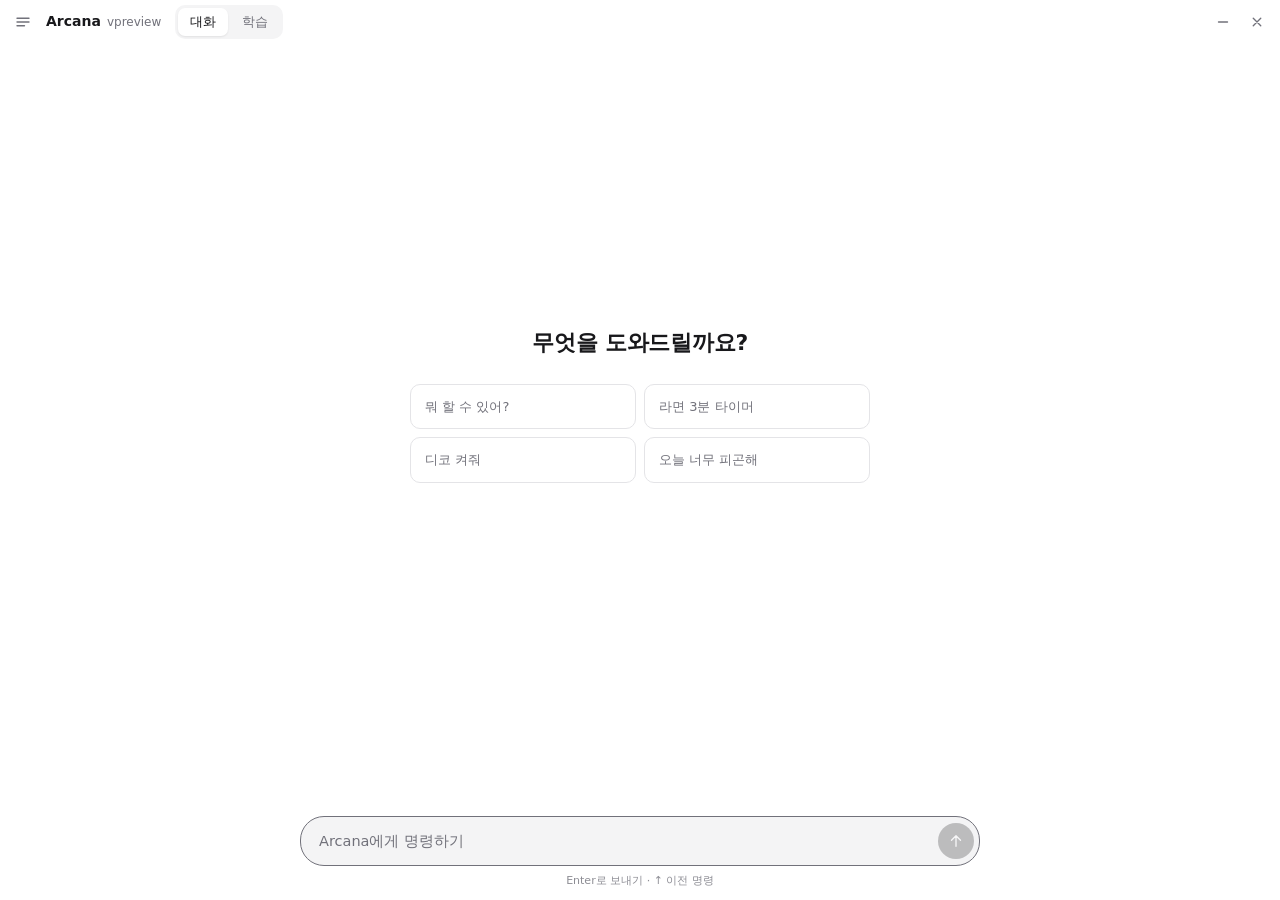
==== ui/index.html @ 39d67eae "v0.3.0: 학습 탭 — 스스로 공부하고 모르면 질문 - 지식 저장소(공책): 위키백과에서 찾아서 저장, 출처 표시 - 학습 탭: /Start /Stop /Status /Skip" ====
<!doctype html>
<html lang="ko">
<head>
  <meta charset="utf-8" />
  <meta name="viewport" content="width=device-width, initial-scale=1" />
  <title>Arcana</title>
  <link rel="stylesheet" href="css/theme.css" />
  <link rel="stylesheet" href="css/style.css" />
</head>
<body>
  <!-- 제목 표시줄 (드래그로 창 이동) -->
  <header class="titlebar" data-tauri-drag-region>
    <button class="icon-btn" id="btn-menu" title="메뉴">
      <svg viewBox="0 0 24 24"><path d="M4 7h16M4 12h16M4 17h10"/></svg>
    </button>
    <div class="brand" data-tauri-drag-region>
      <span id="app-name" data-tauri-drag-region>Arcana</span>
      <span class="version" id="version" data-tauri-drag-region></span>
    </div>
    <nav class="tabs" data-tauri-drag-region>
      <button class="tab active" data-view="chat">대화</button>
      <button class="tab" data-view="study">학습<i class="dot" id="study-dot" hidden></i></button>
    </nav>
    <div class="spacer" data-tauri-drag-region></div>
    <div class="win-btns">
      <button class="icon-btn" id="btn-min" title="최소화">
        <svg viewBox="0 0 24 24"><path d="M6 12h12"/></svg>
      </button>
      <button class="icon-btn close" id="btn-close" title="닫기">
        <svg viewBox="0 0 24 24"><path d="M7 7l10 10M17 7L7 17"/></svg>
      </button>
    </div>
  </header>

  <div class="view" id="view-chat">
  <main id="log" class="log" aria-live="polite">
    <!-- 첫 화면 -->
    <section class="welcome" id="welcome">
      <h1 id="welcome-title">무엇을 도와드릴까요?</h1>
      <div class="suggest" id="suggest"></div>
    </section>
  </main>

  <footer class="bottom">
    <form class="composer" id="composer" autocomplete="off">
      <input id="input" placeholder="Arcana에게 명령하기" maxlength="200" />
      <button type="submit" class="send" id="send" title="보내기" disabled>
        <svg viewBox="0 0 24 24"><path d="M12 19V5M6 11l6-6 6 6"/></svg>
      </button>
    </form>
    <p class="hint">Enter로 보내기 · ↑ 이전 명령</p>
  </footer>
  </div>

  <!-- 학습 탭 -->
  <div class="view" id="view-study" hidden>
    <div class="study-head">
      <span class="pill" id="study-state">멈춤</span>
      <span class="study-stats" id="study-stats"></span>
    </div>
    <main class="feed" id="feed">
      <div class="feed-empty" id="feed-empty">
        <h1>스스로 학습</h1>
        <p><b>/Start</b> 를 입력하면 위키백과를 조금씩 읽으며 스스로 공부합니다.<br />모르는 게 생기면 여기서 여쭤봅니다.</p>
      </div>
    </main>
    <section class="question" id="question" hidden>
      <div class="q-label">Arcana의 질문</div>
      <div class="q-text" id="q-text"></div>
      <div class="q-actions"><button class="btn" id="q-skip" type="button">넘기기</button></div>
    </section>
    <footer class="bottom">
      <form class="composer" id="study-form" autocomplete="off">
        <input id="study-input" placeholder="/Start · /Stop · /Status · /Help 또는 질문에 대답" maxlength="300" />
        <button type="submit" class="send" id="study-send" title="보내기" disabled>
          <svg viewBox="0 0 24 24"><path d="M12 19V5M6 11l6-6 6 6"/></svg>
        </button>
      </form>
      <p class="hint">명령은 / 로 시작 · 그 외에는 질문에 대한 대답</p>
    </footer>
  </div>

  <!-- 사이드 메뉴 -->
  <aside class="drawer" id="drawer" hidden>
    <div class="drawer-panel">
      <section>
        <h2>할 수 있는 것</h2>
        <ul id="caps" class="caps"></ul>
      </section>

      <section>
        <h2>설정</h2>
        <label class="switch"><span>AI 판단 과정 보기</span><input type="checkbox" id="opt-debug" /><i></i></label>
        <label class="switch"><span>자동 업데이트</span><input type="checkbox" id="opt-update" /><i></i></label>
        <div class="row">
          <button class="btn" id="btn-config">설정 파일 열기</button>
          <button class="btn" id="btn-reload">다시 읽기</button>
        </div>
      </section>

      <section>
        <h2>정보</h2>
        <dl class="about" id="about"></dl>
        <button class="btn" id="btn-update">업데이트 확인</button>
      </section>
    </div>
  </aside>

  <!-- 업데이트 중 화면 -->
  <div class="overlay" id="overlay" hidden>
    <div class="overlay-box">
      <div class="spinner"></div>
      <p id="overlay-text">업데이트 중…</p>
    </div>
  </div>

  <div class="toasts" id="toasts"></div>

  <script type="module" src="js/app.js"></script>
  <script type="module" src="js/study.js"></script>
</body>
</html>
---- ui/css/theme.css ----
/* ─────────────────────────────────────────────
   테마 — 색, 글꼴, 크기는 전부 여기서 바꾸면 됨
   윈도우 설정(다크/라이트 모드)을 자동으로 따라감
   ───────────────────────────────────────────── */
:root {
  --bg:        #ffffff;
  --surface:   #f4f4f5;   /* 입력창, 내 말풍선 */
  --surface-2: #e9e9ec;   /* 마우스 올렸을 때 */
  --border:    #e4e4e7;
  --text:      #18181b;
  --text-dim:  #71717a;
  --accent:    #18181b;   /* 보내기 버튼 등 */
  --accent-fg: #ffffff;
  --danger:    #dc2626;
  --ok:        #16a34a;
  --shadow:    0 8px 30px rgba(0,0,0,.08);

  --radius:    14px;
  --radius-sm: 10px;
  --width:     680px;     /* 대화 최대 폭 */

  --font: "Pretendard", "Segoe UI Variable", "Segoe UI", "Malgun Gothic", system-ui, sans-serif;
  --mono: "Cascadia Code", "Consolas", monospace;
}

@media (prefers-color-scheme: dark) {
  :root {
    --bg:        #1a1a1c;
    --surface:   #262629;
    --surface-2: #303034;
    --border:    #2e2e32;
    --text:      #ececef;
    --text-dim:  #8e8e96;
    --accent:    #ececef;
    --accent-fg: #1a1a1c;
    --danger:    #f87171;
    --ok:        #4ade80;
    --shadow:    0 8px 30px rgba(0,0,0,.35);
  }
}
---- ui/css/style.css ----
* { box-sizing: border-box; margin: 0; padding: 0; }
[hidden] { display: none !important; }   /* hidden 속성이 항상 이기게 */
html, body { height: 100%; }
body {
  background: var(--bg); color: var(--text);
  font: 14.5px/1.65 var(--font);
  display: flex; flex-direction: column; overflow: hidden;
  -webkit-font-smoothing: antialiased;
}
button { font: inherit; color: inherit; cursor: pointer; background: none; border: 0; }
input { font: inherit; color: inherit; }
svg { width: 18px; height: 18px; fill: none; stroke: currentColor; stroke-width: 1.8; stroke-linecap: round; stroke-linejoin: round; }

/* ── 제목 표시줄 ── */
.titlebar { height: 44px; flex: none; display: flex; align-items: center; padding: 0 6px; user-select: none; }
.brand { display: flex; align-items: baseline; gap: 6px; padding-left: 6px; font-weight: 600; font-size: 14px; }
.version { color: var(--text-dim); font-weight: 400; font-size: 12px; }
.win-btns { display: flex; }
.spacer { flex: 1; align-self: stretch; }

/* ── 탭 ── */
.tabs { display: flex; gap: 2px; margin-left: 14px; padding: 3px; background: var(--surface); border-radius: 10px; }
.tab { position: relative; padding: 3px 12px; border-radius: 7px; font-size: 13px; color: var(--text-dim); transition: background .12s, color .12s; }
.tab:hover { color: var(--text); }
.tab.active { background: var(--bg); color: var(--text); box-shadow: 0 1px 2px rgba(0,0,0,.08); }
.tab .dot { position: absolute; top: 3px; right: 4px; width: 6px; height: 6px; border-radius: 50%; background: var(--danger); }
.view { flex: 1; display: flex; flex-direction: column; min-height: 0; }

/* ── 학습 탭 ── */
.study-head { flex: none; display: flex; align-items: center; gap: 10px; padding: 8px 20px; max-width: calc(var(--width) + 40px); width: 100%; margin: 0 auto; }
.pill { font-size: 12px; padding: 2px 10px; border-radius: 20px; background: var(--surface); color: var(--text-dim); }
.pill.on { background: color-mix(in srgb, var(--ok) 18%, transparent); color: var(--ok); }
.pill.on::before { content: ""; display: inline-block; width: 6px; height: 6px; margin-right: 6px; border-radius: 50%; background: var(--ok); vertical-align: middle; animation: dot 1.6s infinite; }
.study-stats { font-size: 12px; color: var(--text-dim); }
.feed { flex: 1; overflow-y: auto; padding: 4px 20px 16px; font-size: 13.5px; }
.feed > * { max-width: var(--width); margin-left: auto; margin-right: auto; }
.feed::-webkit-scrollbar { width: 8px; }
.feed::-webkit-scrollbar-thumb { background: var(--border); border-radius: 8px; border: 2px solid var(--bg); }
.line { display: flex; gap: 10px; padding: 5px 0; white-space: pre-wrap; word-break: break-word; user-select: text; animation: fade .2s; }
.line time { flex: none; color: var(--text-dim); font: 11.5px var(--mono); padding-top: 2px; }
.line.me { color: var(--text-dim); }
.line.learned span b { font-weight: 600; }
.line.ask { color: var(--text); }
.feed-empty { min-height: 100%; display: flex; flex-direction: column; justify-content: center; align-items: center; text-align: center; gap: 10px; color: var(--text-dim); padding-bottom: 40px; }
.feed-empty h1 { font-size: 20px; color: var(--text); font-weight: 600; }
.question { flex: none; max-width: var(--width); width: calc(100% - 40px); margin: 0 auto 10px; padding: 12px 14px; border: 1px solid var(--border); border-radius: var(--radius); background: var(--surface); animation: fade .2s; }
.q-label { font-size: 11.5px; color: var(--text-dim); margin-bottom: 4px; }
.q-text { white-space: pre-wrap; font-size: 14px; }
.q-actions { margin-top: 8px; display: flex; justify-content: flex-end; }
.q-actions .btn { padding: 4px 12px; font-size: 12px; }
.icon-btn { width: 34px; height: 32px; display: grid; place-items: center; color: var(--text-dim); border-radius: 8px; transition: background .12s, color .12s; }
.icon-btn:hover { background: var(--surface); color: var(--text); }
.icon-btn.close:hover { background: var(--danger); color: #fff; }

/* ── 대화 ── */
.log { flex: 1; overflow-y: auto; padding: 12px 20px 24px; }
.log::-webkit-scrollbar { width: 8px; }
.log::-webkit-scrollbar-thumb { background: var(--border); border-radius: 8px; border: 2px solid var(--bg); }
.log > * { max-width: var(--width); margin-left: auto; margin-right: auto; }

.msg { display: flex; margin-top: 18px; animation: fade .2s ease-out; }
.msg .body { white-space: pre-wrap; word-break: break-word; user-select: text; }
.msg.user { justify-content: flex-end; }
.msg.user .body { background: var(--surface); padding: 9px 15px; border-radius: 18px; max-width: 80%; }
.msg.bot .body { max-width: 100%; }
.msg.error .body { color: var(--danger); }
.msg.alert .body { border-left: 3px solid var(--ok); padding-left: 12px; }
.debug { display: block; margin-top: 6px; font: 11.5px var(--mono); color: var(--text-dim); }
.actions { display: flex; gap: 8px; margin-top: 10px; }

.typing { display: flex; gap: 4px; padding: 8px 0; }
.typing span { width: 6px; height: 6px; border-radius: 50%; background: var(--text-dim); animation: dot 1.2s infinite; }
.typing span:nth-child(2) { animation-delay: .15s; }
.typing span:nth-child(3) { animation-delay: .3s; }
@keyframes dot { 0%, 60%, 100% { opacity: .25; } 30% { opacity: 1; } }
@keyframes fade { from { opacity: 0; transform: translateY(4px); } }

/* ── 첫 화면 ── */
.welcome { min-height: 100%; display: flex; flex-direction: column; justify-content: center; align-items: center; gap: 22px; padding-bottom: 40px; }
.welcome h1 { font-size: 22px; font-weight: 600; letter-spacing: -.01em; }
.suggest { display: grid; grid-template-columns: repeat(auto-fit, minmax(170px, 1fr)); gap: 8px; width: 100%; max-width: 460px; }
.suggest button {
  text-align: left; padding: 11px 14px; border: 1px solid var(--border); border-radius: var(--radius-sm);
  color: var(--text-dim); font-size: 13px; transition: background .12s, color .12s;
}
.suggest button:hover { background: var(--surface); color: var(--text); }

/* ── 입력창 ── */
.bottom { flex: none; padding: 0 20px 10px; }
.composer {
  max-width: var(--width); margin: 0 auto; display: flex; align-items: center; gap: 6px;
  background: var(--surface); border: 1px solid var(--border); border-radius: 24px; padding: 5px 5px 5px 18px;
  transition: border-color .12s;
}
.composer:focus-within { border-color: var(--text-dim); }
.composer input { flex: 1; height: 38px; background: none; border: 0; outline: 0; }
.composer input::placeholder { color: var(--text-dim); }
.send { width: 36px; height: 36px; border-radius: 50%; display: grid; place-items: center; background: var(--accent); color: var(--accent-fg); transition: opacity .12s; }
.send:disabled { opacity: .25; cursor: default; }
.hint { text-align: center; font-size: 11px; color: var(--text-dim); margin-top: 6px; opacity: .8; }

/* ── 버튼 ── */
.btn { padding: 7px 14px; border-radius: var(--radius-sm); border: 1px solid var(--border); font-size: 13px; transition: background .12s; }
.btn:hover { background: var(--surface); }
.btn.primary { background: var(--accent); color: var(--accent-fg); border-color: var(--accent); }
.btn.primary:hover { opacity: .88; }

/* ── 사이드 메뉴 ── */
.drawer { position: fixed; inset: 0; background: rgba(0,0,0,.25); z-index: 10; animation: fade .15s; }
.drawer-panel {
  width: min(330px, 90%); height: 100%; overflow-y: auto; padding: 56px 18px 18px;
  background: var(--bg); border-right: 1px solid var(--border); box-shadow: var(--shadow);
  display: flex; flex-direction: column; gap: 26px; animation: slide .2s ease-out;
}
@keyframes slide { from { transform: translateX(-16px); opacity: 0; } }
.drawer h2 { font-size: 12px; font-weight: 600; color: var(--text-dim); margin-bottom: 10px; }
.caps { list-style: none; display: flex; flex-direction: column; gap: 2px; }
.caps li { padding: 7px 10px; border-radius: 8px; font-size: 13px; }
.caps li:hover { background: var(--surface); }
.row { display: flex; flex-wrap: wrap; gap: 8px; margin-top: 10px; }
.about { display: grid; grid-template-columns: auto 1fr; gap: 4px 14px; font-size: 12.5px; margin-bottom: 12px; }
.about dt { color: var(--text-dim); }
.about dd { word-break: break-all; }

/* 토글 스위치 */
.switch { display: flex; align-items: center; justify-content: space-between; padding: 8px 2px; cursor: pointer; font-size: 13.5px; }
.switch input { display: none; }
.switch i { width: 36px; height: 20px; border-radius: 20px; background: var(--surface-2); position: relative; transition: background .15s; }
.switch i::after { content: ""; position: absolute; top: 2px; left: 2px; width: 16px; height: 16px; border-radius: 50%; background: #fff; box-shadow: 0 1px 3px rgba(0,0,0,.25); transition: transform .15s; }
.switch input:checked + i { background: var(--ok); }
.switch input:checked + i::after { transform: translateX(16px); }

/* ── 업데이트 화면 ── */
.overlay { position: fixed; inset: 0; display: grid; place-items: center; background: var(--bg); z-index: 20; }
.overlay-box { text-align: center; color: var(--text-dim); font-size: 13.5px; }
.spinner { width: 26px; height: 26px; margin: 0 auto 14px; border: 2px solid var(--border); border-top-color: var(--text); border-radius: 50%; animation: spin .8s linear infinite; }
@keyframes spin { to { transform: rotate(360deg); } }

/* ── 알림 ── */
.toasts { position: fixed; left: 50%; top: 52px; transform: translateX(-50%); display: flex; flex-direction: column; gap: 8px; z-index: 30; }
.toast { padding: 9px 16px; border-radius: 20px; background: var(--text); color: var(--bg); font-size: 13px; box-shadow: var(--shadow); animation: fade .2s; white-space: nowrap; }
.toast b { margin-right: 6px; }
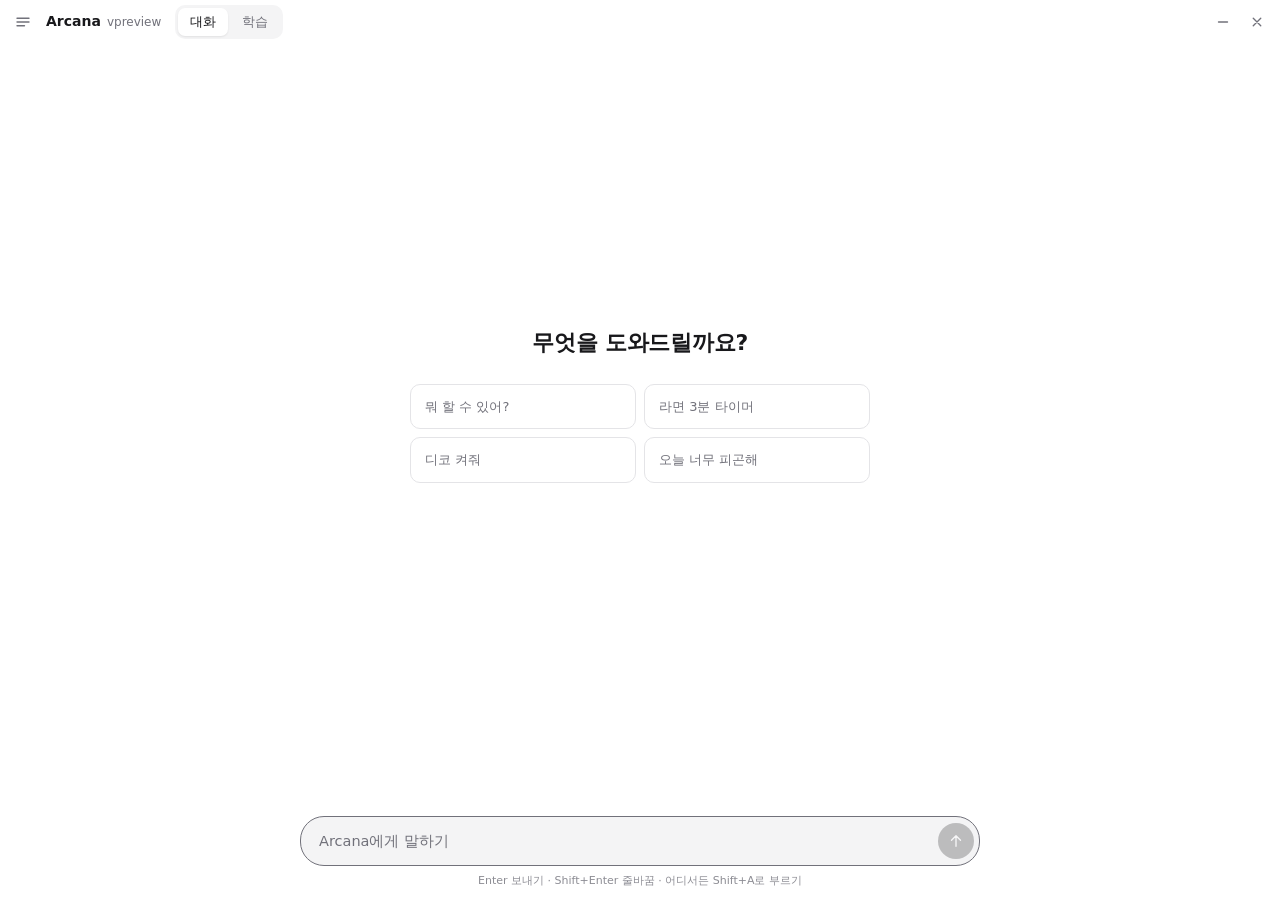
==== commit 0f2ce24e: "v0.8.0: 빠른 호출(Shift+A), 대화 맥락·메모리·컨테이너 메모리, 생각 수치·PrimeThink, 한 글자씩 대답 Co-Authored-By: Claude Opus 5" ====
--- a/ui/index.html
+++ b/ui/index.html
@@ -43,12 +43,12 @@
 
   <footer class="bottom">
     <form class="composer" id="composer" autocomplete="off">
-      <input id="input" placeholder="Arcana에게 명령하기" maxlength="200" />
+      <textarea id="input" rows="1" placeholder="Arcana에게 말하기" maxlength="2000"></textarea>
       <button type="submit" class="send" id="send" title="보내기" disabled>
         <svg viewBox="0 0 24 24"><path d="M12 19V5M6 11l6-6 6 6"/></svg>
       </button>
     </form>
-    <p class="hint">Enter로 보내기 · ↑ 이전 명령</p>
+    <p class="hint" id="hint">Enter 보내기 · Shift+Enter 줄바꿈 · ↑ 이전 명령</p>
   </footer>
   </div>
 
@@ -61,7 +61,7 @@
     <main class="feed" id="feed">
       <div class="feed-empty" id="feed-empty">
         <h1>스스로 학습</h1>
-        <p><b>/Start</b> 를 입력하면 위키백과를 조금씩 읽으며 스스로 공부합니다.<br />모르는 게 생기면 여기서 여쭤봅니다.</p>
+        <p><b>/Start</b> 를 입력하면 위키백과와 여러 웹사이트를 읽으며 스스로 공부합니다.<br />모르는 게 생기면 여기서 여쭤봅니다. <b>/</b> 를 입력하면 명령어 목록이 나옵니다.</p>
       </div>
     </main>
     <section class="question" id="question" hidden>
@@ -71,40 +71,115 @@
     </section>
     <footer class="bottom">
       <form class="composer" id="study-form" autocomplete="off">
-        <input id="study-input" placeholder="/Start · /Stop · /Status · /Help 또는 질문에 대답" maxlength="300" />
+        <textarea id="study-input" rows="1" placeholder="/Start · /Stop · /Status · /Help 또는 질문에 대답" maxlength="2000"></textarea>
         <button type="submit" class="send" id="study-send" title="보내기" disabled>
           <svg viewBox="0 0 24 24"><path d="M12 19V5M6 11l6-6 6 6"/></svg>
         </button>
       </form>
-      <p class="hint">명령은 / 로 시작 · 그 외에는 질문에 대한 대답</p>
+      <p class="hint">명령은 / 로 시작 · 그 외에는 질문에 대한 대답 · Shift+Enter 줄바꿈</p>
     </footer>
   </div>
 
-  <!-- 사이드 메뉴 -->
-  <aside class="drawer" id="drawer" hidden>
-    <div class="drawer-panel">
-      <section>
-        <h2>할 수 있는 것</h2>
-        <ul id="caps" class="caps"></ul>
-      </section>
+  <!-- 설정 창 -->
+  <div class="sheet" id="sheet" hidden>
+    <div class="sheet-panel" role="dialog" aria-label="설정">
+      <header class="sheet-head">
+        <nav class="tabs" id="sheet-tabs">
+          <button class="tab active" data-page="settings">설정</button>
+          <button class="tab" data-page="model">모델</button>
+          <button class="tab" data-page="about">정보</button>
+        </nav>
+        <button class="icon-btn" id="sheet-close" title="닫기 (Esc)">
+          <svg viewBox="0 0 24 24"><path d="M7 7l10 10M17 7L7 17"/></svg>
+        </button>
+      </header>
 
-      <section>
-        <h2>설정</h2>
-        <label class="switch"><span>AI 판단 과정 보기</span><input type="checkbox" id="opt-debug" /><i></i></label>
-        <label class="switch"><span>자동 업데이트</span><input type="checkbox" id="opt-update" /><i></i></label>
-        <div class="row">
-          <button class="btn" id="btn-config">설정 파일 열기</button>
-          <button class="btn" id="btn-reload">다시 읽기</button>
+      <div class="sheet-body">
+        <!-- 설정 -->
+        <div class="page" data-page="settings">
+          <section class="group" id="sec-general">
+            <h2>일반</h2>
+            <label class="switch"><span>AI 판단 과정 보기</span><input type="checkbox" id="opt-debug" /><i></i></label>
+            <label class="switch"><span>자동 업데이트</span><input type="checkbox" id="opt-update" /><i></i></label>
+            <div class="row">
+              <button class="btn" id="btn-config">설정 파일 열기</button>
+              <button class="btn" id="btn-reload">다시 읽기</button>
+            </div>
+          </section>
+
+          <section class="group" id="sec-hotkey">
+            <h2>빠른 호출</h2>
+            <p class="desc">어느 화면에서든 단축키를 누르면 Arcana를 바로 부를 수 있습니다. Esc로 취소합니다.</p>
+            <label class="switch"><span>빠른 호출 켜기</span><input type="checkbox" id="opt-hotkey" /><i></i></label>
+            <div class="field">
+              <span>단축키</span>
+              <button class="keycap" id="hotkey-btn" title="눌러서 바꾸기">Shift+A</button>
+            </div>
+            <p class="desc warn" id="hotkey-error" hidden></p>
+          </section>
+
+          <section class="group" id="sec-memory">
+            <h2>메모리</h2>
+            <p class="desc">이름, 좋아하는 것처럼 대화 중에 알게 된 것을 오래 기억합니다. "기억해: ○○"라고 말해도 됩니다. 이 PC에만 저장됩니다.</p>
+            <label class="switch"><span>메모리 사용</span><input type="checkbox" id="opt-memory" /><i></i></label>
+            <ul class="facts" id="facts"></ul>
+            <form class="add-fact" id="add-fact" autocomplete="off">
+              <input id="fact-input" placeholder="직접 추가 (예: 매운 음식을 못 먹음)" maxlength="200" />
+              <button class="btn" type="submit">추가</button>
+            </form>
+            <button class="btn danger" id="memory-clear">메모리 모두 지우기</button>
+          </section>
+
+          <section class="group" id="sec-container">
+            <h2>컨테이너 메모리</h2>
+            <p class="desc">대화 내용을 임시로 저장해서 "그거 꺼줘", "아까 검색한 거" 같은 말을 알아듣습니다. 앱을 다시 켜도 이어집니다. 가득 차면 오래된 것부터 지웁니다.</p>
+            <label class="switch"><span>컨테이너 메모리 사용</span><input type="checkbox" id="opt-container" /><i></i></label>
+            <div class="field">
+              <span>최대 크기</span>
+              <b id="container-size">100 MB</b>
+            </div>
+            <input type="range" class="slider" id="container-range" min="0" max="100" step="1" />
+            <div class="scale"><span>10 MB</span><span>10 GB</span></div>
+            <div class="usage"><i id="container-bar"></i></div>
+            <div class="field small"><span id="container-used">사용 중</span><button class="btn danger" id="container-clear">대화 기록 지우기</button></div>
+          </section>
         </div>
-      </section>
 
-      <section>
-        <h2>정보</h2>
-        <dl class="about" id="about"></dl>
-        <button class="btn" id="btn-update">업데이트 확인</button>
-      </section>
+        <!-- 모델 -->
+        <div class="page" data-page="model" hidden>
+          <section class="group">
+            <h2>생각 수치</h2>
+            <p class="desc">오른쪽으로 갈수록 대답하기 전에 더 오래 생각하고, 더 많은 대답을 만들어 본 뒤 가장 좋은 것을 고릅니다.</p>
+            <div class="think" id="think">
+              <input type="range" class="slider" id="think-range" min="1" max="5" step="1" />
+              <div class="scale"><span>빠르게</span><span>신중하게</span><span class="prime-label">PrimeThink</span></div>
+              <div class="think-card" id="think-card">
+                <b id="think-title"></b>
+                <p id="think-desc"></p>
+              </div>
+            </div>
+          </section>
+          <section class="group">
+            <h2>모델</h2>
+            <dl class="about" id="model-info"></dl>
+          </section>
+        </div>
+
+        <!-- 정보 -->
+        <div class="page" data-page="about" hidden>
+          <section class="group">
+            <h2>할 수 있는 것</h2>
+            <ul id="caps" class="caps"></ul>
+          </section>
+          <section class="group">
+            <h2>정보</h2>
+            <dl class="about" id="about"></dl>
+            <button class="btn" id="btn-update">업데이트 확인</button>
+          </section>
+        </div>
+      </div>
     </div>
-  </aside>
+  </div>
 
   <!-- 업데이트 중 화면 -->
   <div class="overlay" id="overlay" hidden>
--- a/ui/css/style.css
+++ b/ui/css/style.css
@@ -8,7 +8,17 @@
   -webkit-font-smoothing: antialiased;
 }
 button { font: inherit; color: inherit; cursor: pointer; background: none; border: 0; }
-input { font: inherit; color: inherit; }
+input, textarea { font: inherit; color: inherit; }
+
+/* ── 스크롤바: 가늘고, 배경 없이, 마우스를 올렸을 때만 진하게 ── */
+* { scrollbar-width: thin; scrollbar-color: transparent transparent; }
+*:hover { scrollbar-color: color-mix(in srgb, var(--text-dim) 45%, transparent) transparent; }
+::-webkit-scrollbar { width: 10px; height: 10px; background: transparent; }
+::-webkit-scrollbar-track, ::-webkit-scrollbar-corner { background: transparent; }
+::-webkit-scrollbar-thumb { background: transparent; border-radius: 10px; border: 3px solid transparent; background-clip: padding-box; }
+:hover::-webkit-scrollbar-thumb { background-color: color-mix(in srgb, var(--text-dim) 40%, transparent); }
+::-webkit-scrollbar-thumb:hover { background-color: color-mix(in srgb, var(--text-dim) 70%, transparent); }
+::-webkit-scrollbar-button { display: none; height: 0; }
 svg { width: 18px; height: 18px; fill: none; stroke: currentColor; stroke-width: 1.8; stroke-linecap: round; stroke-linejoin: round; }
 
 /* ── 제목 표시줄 ── */
@@ -34,12 +44,11 @@
 .study-stats { font-size: 12px; color: var(--text-dim); }
 .feed { flex: 1; overflow-y: auto; padding: 4px 20px 16px; font-size: 13.5px; }
 .feed > * { max-width: var(--width); margin-left: auto; margin-right: auto; }
-.feed::-webkit-scrollbar { width: 8px; }
-.feed::-webkit-scrollbar-thumb { background: var(--border); border-radius: 8px; border: 2px solid var(--bg); }
 .line { display: flex; gap: 10px; padding: 5px 0; white-space: pre-wrap; word-break: break-word; user-select: text; animation: fade .2s; }
 .line time { flex: none; color: var(--text-dim); font: 11.5px var(--mono); padding-top: 2px; }
 .line.me { color: var(--text-dim); }
 .line.learned span b { font-weight: 600; }
+.line .site { color: var(--text-dim); font-size: 12px; }
 .line.ask { color: var(--text); }
 .feed-empty { min-height: 100%; display: flex; flex-direction: column; justify-content: center; align-items: center; text-align: center; gap: 10px; color: var(--text-dim); padding-bottom: 40px; }
 .feed-empty h1 { font-size: 20px; color: var(--text); font-weight: 600; }
@@ -54,19 +63,38 @@
 
 /* ── 대화 ── */
 .log { flex: 1; overflow-y: auto; padding: 12px 20px 24px; }
-.log::-webkit-scrollbar { width: 8px; }
-.log::-webkit-scrollbar-thumb { background: var(--border); border-radius: 8px; border: 2px solid var(--bg); }
 .log > * { max-width: var(--width); margin-left: auto; margin-right: auto; }
 
 .msg { display: flex; margin-top: 18px; animation: fade .2s ease-out; }
+.msg .content { min-height: 1em; }
+.caret { display: inline-block; width: 7px; height: 1.05em; margin-left: 1px; vertical-align: -2px; background: var(--text); border-radius: 1px; animation: blink 1s steps(2) infinite; }
+@keyframes blink { 50% { opacity: 0; } }
+.think-note { font-style: normal; font-size: 12px; color: var(--text-dim); margin-left: 8px; }
+.think-note:empty { display: none; }
 .msg .body { white-space: pre-wrap; word-break: break-word; user-select: text; }
 .msg.user { justify-content: flex-end; }
 .msg.user .body { background: var(--surface); padding: 9px 15px; border-radius: 18px; max-width: 80%; }
 .msg.bot .body { max-width: 100%; }
 .msg.error .body { color: var(--danger); }
 .msg.alert .body { border-left: 3px solid var(--ok); padding-left: 12px; }
+.link { color: inherit; text-decoration: underline; text-decoration-color: var(--text-dim); text-underline-offset: 2px; word-break: break-all; }
+.link:hover { text-decoration-color: var(--text); }
 .debug { display: block; margin-top: 6px; font: 11.5px var(--mono); color: var(--text-dim); }
 .actions { display: flex; gap: 8px; margin-top: 10px; }
+
+/* 👍/👎 */
+.fb { display: flex; gap: 2px; margin-top: 4px; margin-left: -6px; opacity: .55; transition: opacity .15s; }
+.msg:hover .fb, .fb:has(.chosen) { opacity: 1; }
+.fb-btn { width: 28px; height: 26px; display: grid; place-items: center; border-radius: 7px; color: var(--text-dim); }
+.fb-btn svg { width: 15px; height: 15px; }
+.fb-btn:hover:not(:disabled) { background: var(--surface); color: var(--text); }
+.fb-btn:disabled { cursor: default; }
+.fb-btn:disabled:not(.chosen) { opacity: .3; }
+.fb-btn.chosen { color: var(--text); background: var(--surface); }
+.fb-better { display: flex; gap: 6px; margin-top: 6px; }
+.fb-better input { flex: 1; padding: 6px 12px; border: 1px solid var(--border); border-radius: var(--radius-sm); background: var(--bg); outline: 0; font-size: 13px; }
+.fb-better input:focus { border-color: var(--text-dim); }
+.fb-better .btn { padding: 5px 12px; font-size: 12.5px; }
 
 .typing { display: flex; gap: 4px; padding: 8px 0; }
 .typing span { width: 6px; height: 6px; border-radius: 50%; background: var(--text-dim); animation: dot 1.2s infinite; }
@@ -93,8 +121,29 @@
   transition: border-color .12s;
 }
 .composer:focus-within { border-color: var(--text-dim); }
-.composer input { flex: 1; height: 38px; background: none; border: 0; outline: 0; }
-.composer input::placeholder { color: var(--text-dim); }
+.composer { position: relative; }
+
+/* ── "/" 명령어 목록 ── */
+.palette {
+  position: absolute; left: 0; right: 0; bottom: calc(100% + 8px); z-index: 15;
+  max-height: 320px; overflow-y: auto; padding: 6px;
+  background: var(--bg); border: 1px solid var(--border); border-radius: var(--radius); box-shadow: var(--shadow);
+  animation: fade .12s;
+}
+.palette-item { width: 100%; display: flex; align-items: center; gap: 10px; padding: 7px 10px; border-radius: 9px; text-align: left; }
+.palette-item.active { background: var(--surface); }
+.p-icon { width: 18px; height: 18px; flex: none; display: grid; place-items: center; color: var(--text-dim); }
+.p-icon svg { width: 16px; height: 16px; }
+.palette-item.active .p-icon { color: var(--text); }
+.p-name { font-weight: 600; font-size: 13.5px; flex: none; }
+.p-desc { font-size: 12.5px; color: var(--text-dim); white-space: nowrap; overflow: hidden; text-overflow: ellipsis; }
+.composer { align-items: flex-end; }
+.composer textarea {
+  flex: 1; min-height: 38px; padding: 8px 0; line-height: 22px; resize: none; overflow-y: hidden;
+  background: none; border: 0; outline: 0; white-space: pre-wrap; word-break: break-word;
+}
+.composer textarea::placeholder { color: var(--text-dim); }
+.composer .send { margin-bottom: 1px; }
 .send { width: 36px; height: 36px; border-radius: 50%; display: grid; place-items: center; background: var(--accent); color: var(--accent-fg); transition: opacity .12s; }
 .send:disabled { opacity: .25; cursor: default; }
 .hint { text-align: center; font-size: 11px; color: var(--text-dim); margin-top: 6px; opacity: .8; }
@@ -105,22 +154,72 @@
 .btn.primary { background: var(--accent); color: var(--accent-fg); border-color: var(--accent); }
 .btn.primary:hover { opacity: .88; }
 
-/* ── 사이드 메뉴 ── */
-.drawer { position: fixed; inset: 0; background: rgba(0,0,0,.25); z-index: 10; animation: fade .15s; }
-.drawer-panel {
-  width: min(330px, 90%); height: 100%; overflow-y: auto; padding: 56px 18px 18px;
-  background: var(--bg); border-right: 1px solid var(--border); box-shadow: var(--shadow);
-  display: flex; flex-direction: column; gap: 26px; animation: slide .2s ease-out;
-}
-@keyframes slide { from { transform: translateX(-16px); opacity: 0; } }
-.drawer h2 { font-size: 12px; font-weight: 600; color: var(--text-dim); margin-bottom: 10px; }
-.caps { list-style: none; display: flex; flex-direction: column; gap: 2px; }
+/* ── 설정 창 ── */
+.sheet { position: fixed; inset: 0; z-index: 10; background: rgba(0,0,0,.28); display: flex; animation: fade .15s; }
+.sheet-panel {
+  margin: 44px 10px 10px; flex: 1; display: flex; flex-direction: column; min-height: 0;
+  max-width: 560px; margin-left: auto; margin-right: auto; width: calc(100% - 20px);
+  background: var(--bg); border: 1px solid var(--border); border-radius: var(--radius); box-shadow: var(--shadow);
+  animation: rise .2s ease-out;
+}
+@keyframes rise { from { transform: translateY(8px); opacity: 0; } }
+.sheet-head { flex: none; display: flex; align-items: center; justify-content: space-between; padding: 10px 10px 6px 14px; }
+.sheet-head .tabs { margin-left: 0; }
+.sheet-body { flex: 1; overflow-y: auto; padding: 4px 18px 18px; }
+.page { display: flex; flex-direction: column; gap: 10px; }
+.group { padding: 14px 0 16px; border-bottom: 1px solid var(--border); }
+.group:last-child { border-bottom: 0; }
+.group h2 { font-size: 14px; font-weight: 600; margin-bottom: 4px; }
+.desc { font-size: 12.5px; color: var(--text-dim); margin-bottom: 6px; }
+.desc.warn { color: var(--danger); }
+.field { display: flex; align-items: center; justify-content: space-between; padding: 8px 2px; font-size: 13.5px; }
+.field.small { font-size: 12px; color: var(--text-dim); padding-top: 6px; }
+.btn.danger { color: var(--danger); }
+.btn.danger:hover { background: color-mix(in srgb, var(--danger) 10%, transparent); }
+.icon-btn.small { width: 26px; height: 24px; }
+.icon-btn.small svg { width: 14px; height: 14px; }
+.keycap { font: 12.5px var(--mono); padding: 5px 12px; border-radius: 8px; border: 1px solid var(--border); border-bottom-width: 2px; background: var(--surface); }
+.keycap.listening { border-color: var(--text-dim); animation: dot 1.2s infinite; }
+
+.caps { list-style: none; display: flex; flex-direction: column; gap: 2px; margin-top: 6px; }
 .caps li { padding: 7px 10px; border-radius: 8px; font-size: 13px; }
 .caps li:hover { background: var(--surface); }
 .row { display: flex; flex-wrap: wrap; gap: 8px; margin-top: 10px; }
-.about { display: grid; grid-template-columns: auto 1fr; gap: 4px 14px; font-size: 12.5px; margin-bottom: 12px; }
+.about { display: grid; grid-template-columns: auto 1fr; gap: 6px 14px; font-size: 12.5px; margin: 8px 0 12px; }
 .about dt { color: var(--text-dim); }
 .about dd { word-break: break-all; }
+
+/* 메모리 목록 */
+.facts { list-style: none; margin: 6px 0 10px; border: 1px solid var(--border); border-radius: var(--radius-sm); max-height: 220px; overflow-y: auto; }
+.facts li { display: flex; align-items: center; gap: 10px; padding: 6px 6px 6px 12px; font-size: 13px; border-bottom: 1px solid var(--border); }
+.facts li:last-child { border-bottom: 0; }
+.facts li.empty { color: var(--text-dim); justify-content: center; padding: 14px; }
+.facts .kind { flex: none; font-size: 11px; color: var(--text-dim); background: var(--surface); padding: 1px 8px; border-radius: 10px; }
+.facts .val { flex: 1; word-break: break-word; }
+.add-fact { display: flex; gap: 6px; margin-bottom: 10px; }
+.add-fact input { flex: 1; padding: 7px 12px; border: 1px solid var(--border); border-radius: var(--radius-sm); background: var(--bg); outline: 0; font-size: 13px; }
+.add-fact input:focus { border-color: var(--text-dim); }
+
+/* 슬라이더 */
+.slider { -webkit-appearance: none; appearance: none; width: 100%; height: 22px; background: transparent; margin-top: 4px; --p: 50%; cursor: pointer; }
+.slider::-webkit-slider-runnable-track { height: 4px; border-radius: 4px; background: linear-gradient(to right, var(--text) var(--p), var(--surface-2) var(--p)); }
+.slider::-webkit-slider-thumb { -webkit-appearance: none; width: 18px; height: 18px; margin-top: -7px; border-radius: 50%; background: var(--bg); border: 2px solid var(--text); box-shadow: 0 1px 4px rgba(0,0,0,.2); transition: transform .1s; }
+.slider:active::-webkit-slider-thumb { transform: scale(1.12); }
+.scale { display: flex; justify-content: space-between; font-size: 11px; color: var(--text-dim); margin-top: 2px; }
+.usage { height: 6px; border-radius: 6px; background: var(--surface); margin-top: 12px; overflow: hidden; }
+.usage i { display: block; height: 100%; background: var(--text-dim); border-radius: 6px; transition: width .3s; }
+
+/* 생각 수치 · PrimeThink */
+.think .scale .prime-label { display: none; }
+.think-card { margin-top: 12px; padding: 12px 14px; border-radius: var(--radius-sm); background: var(--surface); transition: background .3s, color .3s; }
+.think-card b { display: block; font-size: 13.5px; margin-bottom: 2px; }
+.think-card p { font-size: 12.5px; color: var(--text-dim); }
+.think.prime .slider::-webkit-slider-runnable-track { background: linear-gradient(90deg, #3b5bff, #8b5cf6, #c084fc); }
+.think.prime .slider::-webkit-slider-thumb { border-color: #8b5cf6; box-shadow: 0 0 0 4px rgba(139,92,246,.2), 0 0 16px rgba(99,102,241,.6); }
+.think.prime .think-card { background: linear-gradient(135deg, #1e1b4b, #312e81 45%, #4c1d95); color: #eef; }
+.think.prime .think-card p { color: #c7c9ff; }
+.think.prime .scale span:nth-child(2) { display: none; }
+.think.prime .scale .prime-label { display: inline; background: linear-gradient(90deg, #60a5fa, #a78bfa); -webkit-background-clip: text; color: transparent; font-weight: 600; }
 
 /* 토글 스위치 */
 .switch { display: flex; align-items: center; justify-content: space-between; padding: 8px 2px; cursor: pointer; font-size: 13.5px; }
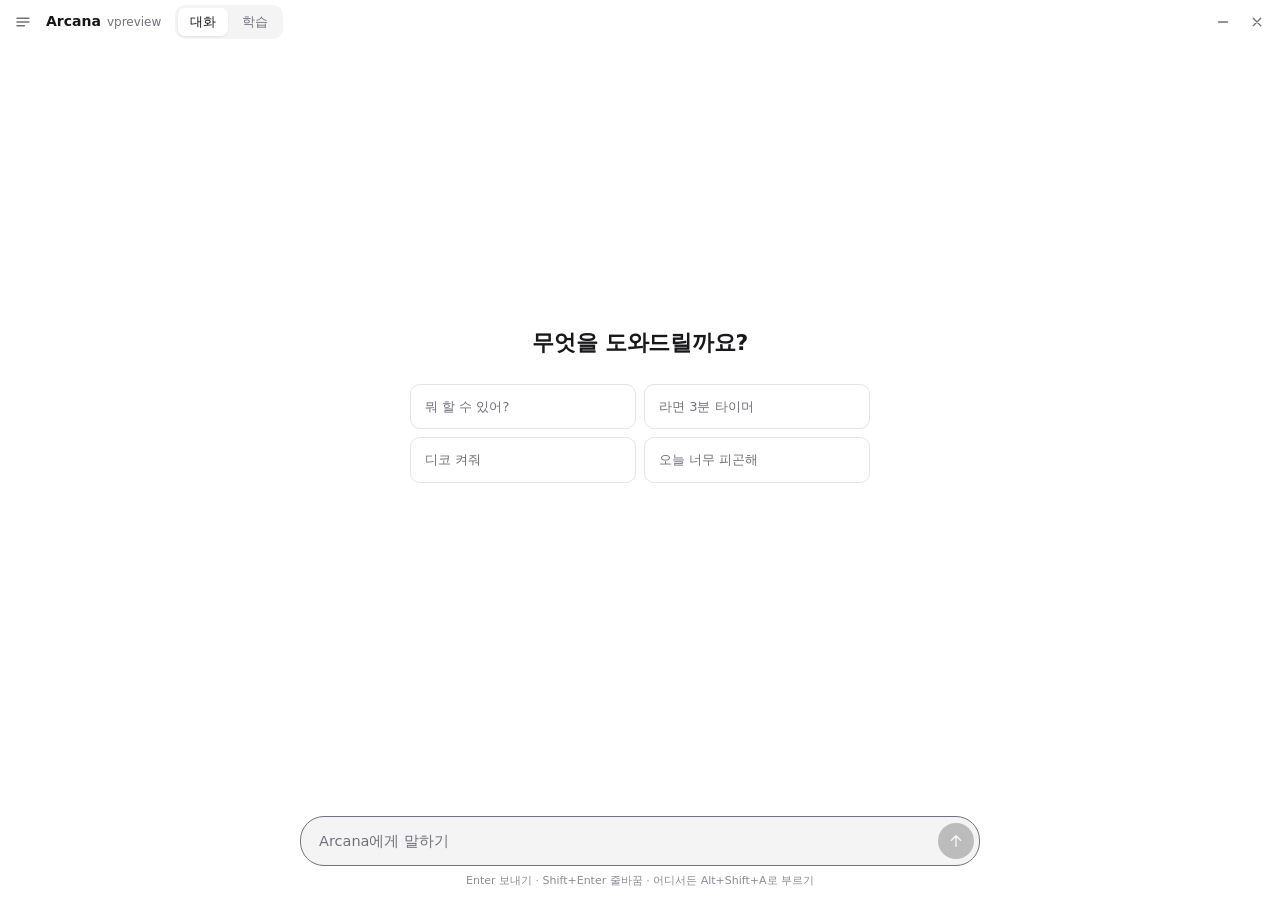
==== commit 9a3cb67b: "v0.8.1: 빠른 호출 기본 단축키 Alt+Shift+A Co-Authored-By: Claude Opus 5.5 <noreply@anthropic.com> Claude-Sess" ====
--- a/ui/index.html
+++ b/ui/index.html
@@ -113,7 +113,7 @@
             <label class="switch"><span>빠른 호출 켜기</span><input type="checkbox" id="opt-hotkey" /><i></i></label>
             <div class="field">
               <span>단축키</span>
-              <button class="keycap" id="hotkey-btn" title="눌러서 바꾸기">Shift+A</button>
+              <button class="keycap" id="hotkey-btn" title="눌러서 바꾸기">Alt+Shift+A</button>
             </div>
             <p class="desc warn" id="hotkey-error" hidden></p>
           </section>
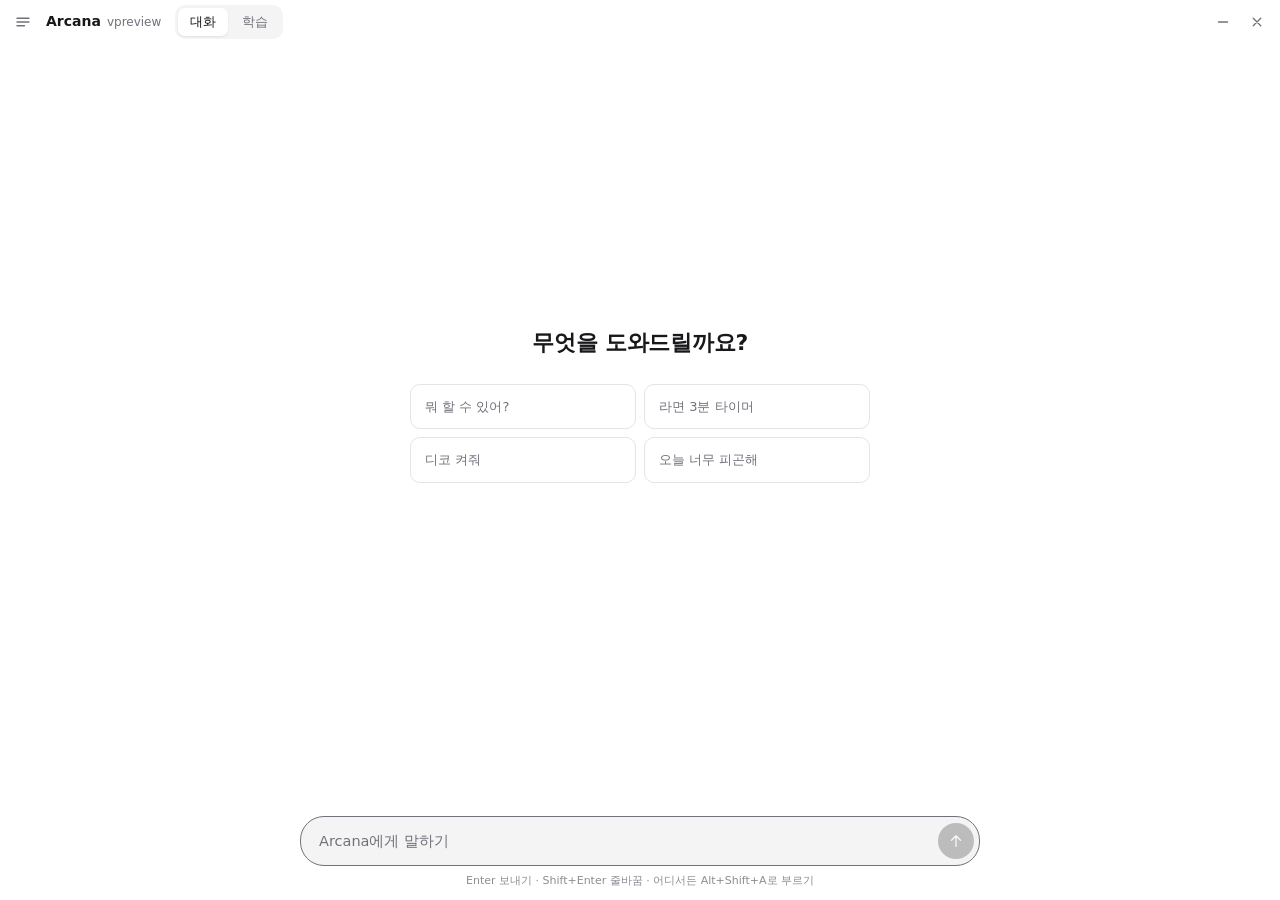
==== commit bb1b233b: "v0.10.3: robots.txt 지키기 옵션(기본 끔), 같은 사이트 1초 간격 Co-Authored-By: Claude Opus 5.5 <noreply@anthropic.co" ====
--- a/ui/index.html
+++ b/ui/index.html
@@ -107,6 +107,12 @@
             </div>
           </section>
 
+          <section class="group" id="sec-study">
+            <h2>공부</h2>
+            <p class="desc">켜면 사이트가 robots.txt 로 정한 수집 규칙을 지킵니다. 끄면 19금·불법 도박 사이트만 막고 나머지는 다 읽습니다. 대신 같은 사이트는 1초 간격으로 읽어서 사이트에 부담을 주지 않습니다.</p>
+            <label class="switch"><span>사이트 수집 규칙(robots.txt) 지키기</span><input type="checkbox" id="opt-robots" /><i></i></label>
+          </section>
+
           <section class="group" id="sec-hotkey">
             <h2>빠른 호출</h2>
             <p class="desc">어느 화면에서든 단축키를 누르면 Arcana를 바로 부를 수 있습니다. Esc로 취소합니다.</p>
@@ -159,6 +165,18 @@
               </div>
             </div>
           </section>
+          <section class="group" id="sec-autotrain">
+            <h2>자동 학습</h2>
+            <p class="desc">학습 탭에서 /Start 로 켜 둔 동안 새 문서나 대화가 충분히 모이면, PC를 쓰지 않는 시간에 대화 모델을 알아서 학습하고 바로 적용합니다. 학습은 보이지 않게, 낮은 우선순위로 돌아갑니다.</p>
+            <label class="switch"><span>자동 학습 켜기</span><input type="checkbox" id="opt-autotrain" /><i></i></label>
+            <div class="field">
+              <span>PC를 안 쓴 지</span>
+              <b id="idle-label">10분</b>
+            </div>
+            <input type="range" class="slider" id="idle-range" min="1" max="60" step="1" />
+            <div class="scale"><span>1분</span><span>60분</span></div>
+            <p class="desc" id="autotrain-status" style="margin-top:10px"></p>
+          </section>
           <section class="group">
             <h2>모델</h2>
             <dl class="about" id="model-info"></dl>
